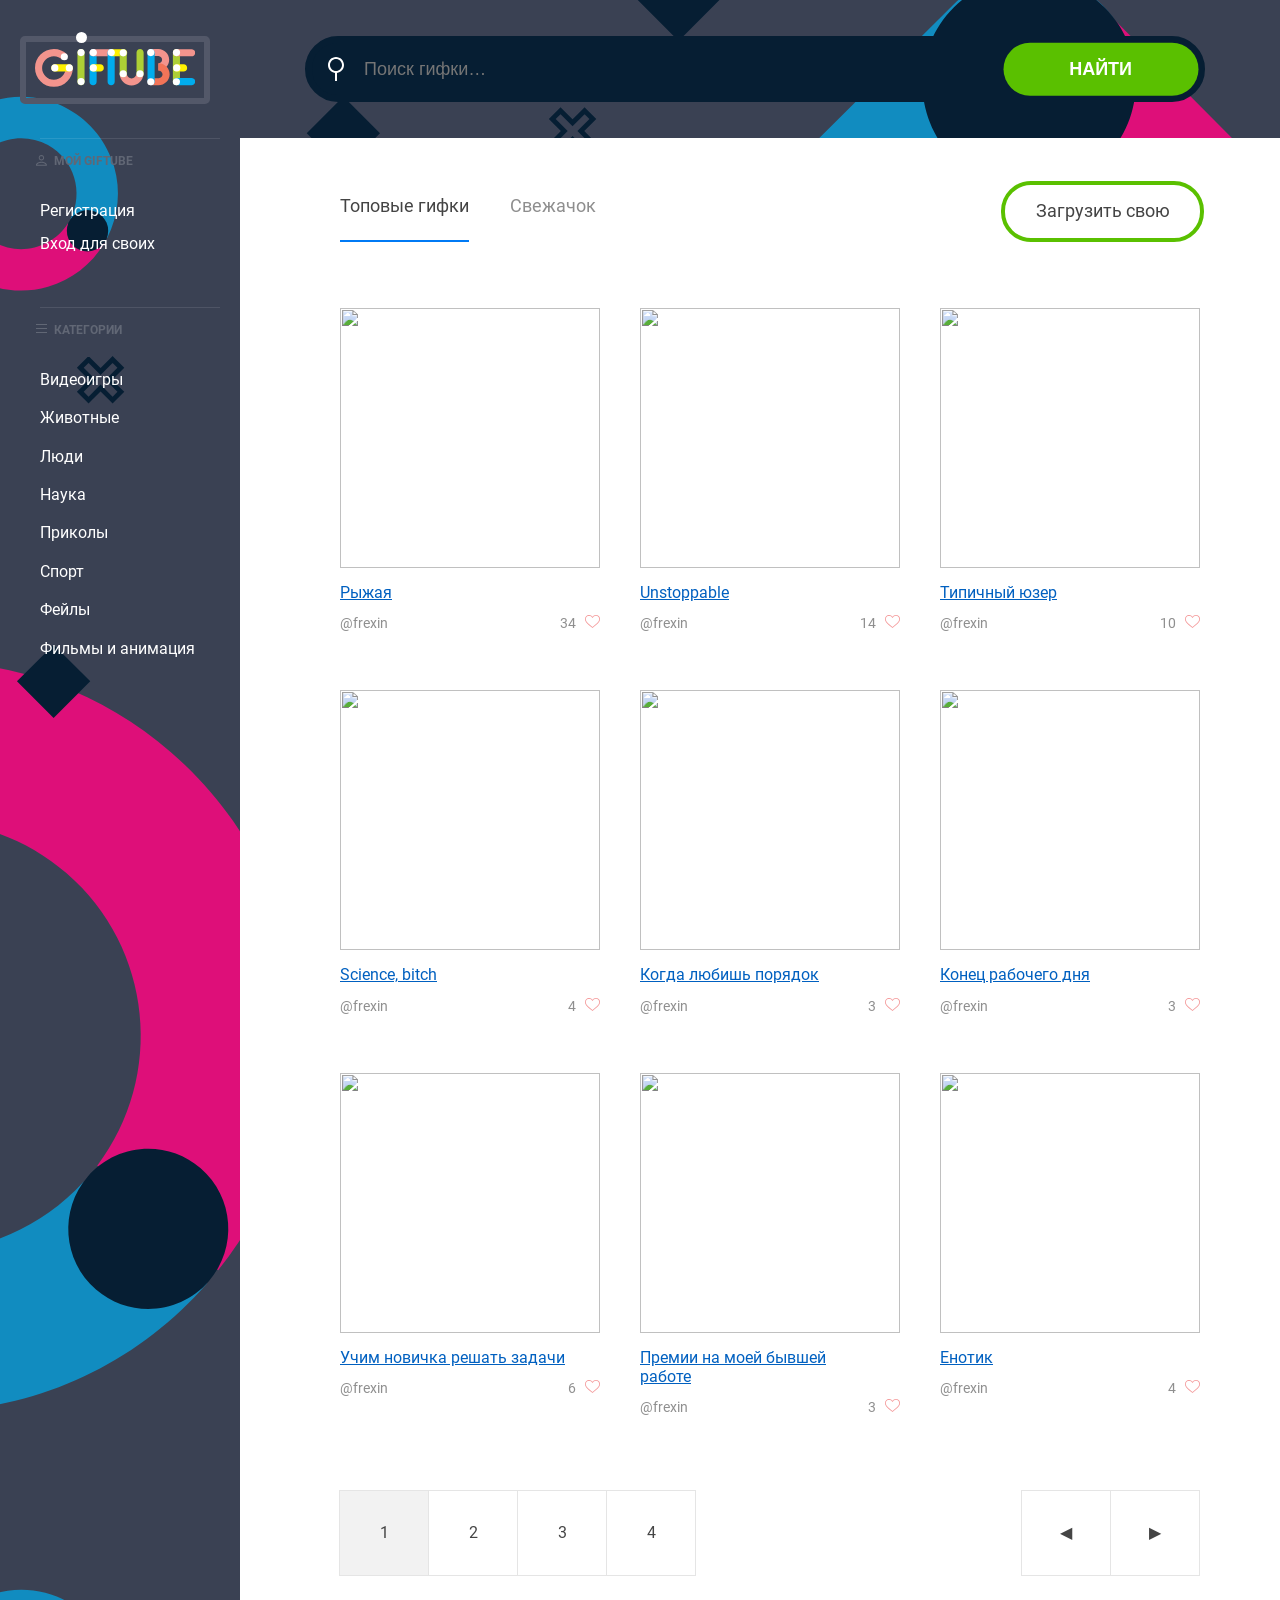
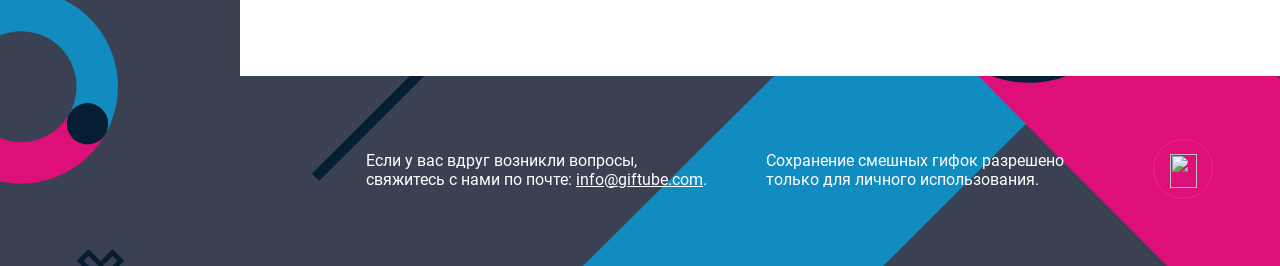
==== pages/index.html @ f7fa7b6a "start of project (only html files)" ====
<!DOCTYPE html>
<html lang="ru">
<head>
  <meta charset="UTF-8">
  <!-- <base href="/"> -->
  <title>Главная страница | GifTube</title>
  <link rel="stylesheet" href="../css/normalize.css">
  <link rel="stylesheet" href="../css/style.css">
  <link rel="stylesheet" href="../css/custom.css">

  <link rel="shortcut icon" type="image/x-icon" href="img/favicon.ico">
</head>
<body>
  <div class="container">
    <header class="main-header">
      <h1 class="visually-hidden">Giftube</h1>
      <a class="logo" href="/">
        <img class="logo__img" src="../img/logotype.svg" alt="Giftube" width="160" height="38">
      </a>
      <form class="search" action="pages/search.html" method="get">
        <div class="search__control">
          <input class="search__text" type="text" name="q" value="" placeholder="Поиск гифки…">

          <div class="search__submit">
            <input class="button" type="submit" name="" value="Найти">
          </div>
        </div>
      </form>
    </header>

    <div class="main-content">
      <section class="navigation">
        <h2 class="visually-hidden">Навигация</h2>
        <div class="navigation__item">
          <h3 class="navigation__title navigation__title--account">Мой Giftube</h3>
          <nav class="navigation__links">
            <a href="pages/signup.html">Регистрация</a>
            <a href="pages/signin.html">Вход для своих</a>
          </nav>
          <!-- Для зарегистрированных пользователей -->
          <!-- <nav class="navigation__links">
            <a href="javascript:;">ttttt</a>
            <a href="pages/favorites.html">Избранное</a>
            <a href="/logout">Выход</a>
          </nav> -->
          <!-- end Для зарегистрированных пользователей -->
        </div>
        <div class="navigation__item">
          <h3 class="navigation__title navigation__title--list">Категории</h3>
          <nav class="navigation__links">
            <a href="/category?id=4">Видеоигры</a>
            <a href="/category?id=2">Животные</a>
            <a href="/category?id=8">Люди</a>
            <a href="/category?id=6">Наука</a>
            <a href="/category?id=5">Приколы</a>
            <a href="/category?id=3">Спорт</a>
            <a href="/category?id=7">Фейлы</a>
            <a href="/category?id=1">Фильмы и анимация</a>
          </nav>
        </div>
      </section>

      <main class="content">

        <div class="content__main-col">
          <h2 class="visually-hidden">Смешные гифки</h2>

          <header class="content__header">
            <nav class="filter">
              <a class="filter__item filter__item--active" href="/">Топовые гифки</a>
              <a class="filter__item " href="/?tab=new">Свежачок</a>
            </nav>

            <a class="button button--transparent button--transparent-thick content__header-button" href="/gif/add">Загрузить свою</a>
          </header>

          <ul class="gif-list">
            <li class="gif gif-list__item">
              <div class="gif__picture">
                <a href="/gif/view?id=16" class="gif__preview">
                  <img src="uploads/preview_gif58dbe4506f446.gif" alt="" width="260" height="260">
                </a>
              </div>
              <div class="gif__desctiption">
                <h3 class="gif__desctiption-title">
                  <a href="/gif/view?id=16">Рыжая</a>
                </h3>
                <div class="gif__description-data">
                  <span class="gif__username">@frexin</span>
                  <span class="gif__likes">34</span>
                </div>
              </div>
            </li>
            <li class="gif gif-list__item">
              <div class="gif__picture">
                <a href="/gif/view?id=11" class="gif__preview">
                  <img src="uploads/preview_gif58dbe2c14330a.gif" alt="" width="260" height="260">
                </a>
              </div>
              <div class="gif__desctiption">
                <h3 class="gif__desctiption-title">
                  <a href="/gif/view?id=11">Unstoppable</a>
                </h3>
                <div class="gif__description-data">
                  <span class="gif__username">@frexin</span>
                  <span class="gif__likes">14</span>
                </div>
              </div>
            </li>
            <li class="gif gif-list__item">
              <div class="gif__picture">
                <a href="/gif/view?id=12" class="gif__preview">
                  <img src="uploads/preview_gif58dbe2fd97ceb.gif" alt="" width="260" height="260">
                </a>
              </div>
              <div class="gif__desctiption">
                <h3 class="gif__desctiption-title">
                  <a href="/gif/view?id=12">Типичный юзер</a>
                </h3>
                <div class="gif__description-data">
                  <span class="gif__username">@frexin</span>
                  <span class="gif__likes">10</span>
                </div>
              </div>
            </li>
            <li class="gif gif-list__item">
              <div class="gif__picture">
                <a href="/gif/view?id=14" class="gif__preview">
                  <img src="uploads/preview_gif58dbe3d2edd03.gif" alt="" width="260" height="260">
                </a>
              </div>
              <div class="gif__desctiption">
                <h3 class="gif__desctiption-title">
                  <a href="/gif/view?id=14">Science, bitch</a>
                </h3>
                <div class="gif__description-data">
                  <span class="gif__username">@frexin</span>
                  <span class="gif__likes">4</span>
                </div>
              </div>
            </li>
            <li class="gif gif-list__item">
              <div class="gif__picture">
                <a href="/gif/view?id=4" class="gif__preview">
                  <img src="uploads/preview_gif58dbde81b4a8b.gif" alt="" width="260" height="260">
                </a>
              </div>
              <div class="gif__desctiption">
                <h3 class="gif__desctiption-title">
                  <a href="/gif/view?id=4">Когда любишь порядок</a>
                </h3>
                <div class="gif__description-data">
                  <span class="gif__username">@frexin</span>
                  <span class="gif__likes">3</span>
                </div>
              </div>
            </li>
            <li class="gif gif-list__item">
              <div class="gif__picture">
                <a href="/gif/view?id=2" class="gif__preview">
                  <img src="uploads/preview_gif58dbda3a4313d.gif" alt="" width="260" height="260">
                </a>
              </div>
              <div class="gif__desctiption">
                <h3 class="gif__desctiption-title">
                  <a href="/gif/view?id=2">Конец рабочего дня</a>
                </h3>
                <div class="gif__description-data">
                  <span class="gif__username">@frexin</span>
                  <span class="gif__likes">3</span>
                </div>
              </div>
            </li>
            <li class="gif gif-list__item">
              <div class="gif__picture">
                <a href="/gif/view?id=3" class="gif__preview">
                  <img src="uploads/preview_gif58dbddaf5ce7e.gif" alt="" width="260" height="260">
                </a>
              </div>
              <div class="gif__desctiption">
                <h3 class="gif__desctiption-title">
                  <a href="/gif/view?id=3">Учим новичка решать задачи</a>
                </h3>
                <div class="gif__description-data">
                  <span class="gif__username">@frexin</span>
                  <span class="gif__likes">6</span>
                </div>
              </div>
            </li>
            <li class="gif gif-list__item">
              <div class="gif__picture">
                <a href="/gif/view?id=5" class="gif__preview">
                  <img src="uploads/preview_gif58dbdf3251fcf.gif" alt="" width="260" height="260">
                </a>
              </div>
              <div class="gif__desctiption">
                <h3 class="gif__desctiption-title">
                  <a href="/gif/view?id=5">Премии на моей бывшей работе</a>
                </h3>
                <div class="gif__description-data">
                  <span class="gif__username">@frexin</span>
                  <span class="gif__likes">3</span>
                </div>
              </div>
            </li>
            <li class="gif gif-list__item">
              <div class="gif__picture">
                <a href="/gif/view?id=15" class="gif__preview">
                  <img src="uploads/preview_gif58dbe4151ca72.gif" alt="" width="260" height="260">
                </a>
              </div>
              <div class="gif__desctiption">
                <h3 class="gif__desctiption-title">
                  <a href="/gif/view?id=15">Енотик</a>
                </h3>
                <div class="gif__description-data">
                  <span class="gif__username">@frexin</span>
                  <span class="gif__likes">4</span>
                </div>
              </div>
            </li>
          </ul>
          <div class="pagination">
            <ul class="pagination__control">
              <li class="pagination__item pagination__item--active">
                <a href="?page=1">1</a>
              </li>
              <li class="pagination__item ">
                <a href="?page=2">2</a>
              </li>
              <li class="pagination__item ">
                <a href="?page=3">3</a>
              </li>
              <li class="pagination__item ">
                <a href="?page=4">4</a>
              </li>
            </ul>

            <ul class="pagination__control">
              <li class="pagination__item">
                <a href="#">◀</a>
              </li>
              <li class="pagination__item">
                <a href="?page=2">▶</a>
              </li>
            </ul>
          </div>
        </div>
      </main>
    </div>

    <footer class="main-footer">
      <div class="main-footer__col">
        Если у вас вдруг возникли вопросы, свяжитесь с нами по почте: <a href="mailto:info@giftube.com">info@giftube.com</a>.
      </div>

      <div class="main-footer__col">
        Сохранение смешных гифок разрешено только для личного использования.
      </div>

      <div class="main-footer__col main-footer__col--short">
        <a class="copyright-logo" href="/"><img src="img/htmlacademy.svg" alt="" width="27" height="34"></a>
      </div>
    </footer>
  </div>
</body>
</html>
---- css/style.css ----
@font-face {
  font-weight: 400;
  font-family: "Roboto";
  font-style: normal;
  src: url("../fonts/roboto-regular.woff2") format("woff2"), url("../fonts/roboto-regular.woff") format("woff");
}

@font-face {
  font-weight: 700;
  font-family: "Roboto";
  font-style: normal;
  src: url("../fonts/roboto-bold.woff2") format("woff2"), url("../fonts/roboto-bold.woff") format("woff");
}

.visually-hidden {
  position: absolute;

  width: 1px;
  height: 1px;
  margin: -1px;
  padding: 0;
  overflow: hidden;

  border: 0;

  clip: rect(0, 0, 0, 0);
  clip-path: inset(100%);
}

body {
  min-width: 1340px;

  font-size: 16px;
  font-family: "Roboto", sans-serif;
  color: #ffffff;

  background-color: #3a4153;
  background-image: url("../img/background-pattern.svg");
  background-position: -460px -75px;
  background-size: 1920px;
}

.container {
  width: 1300px;
  margin: 0 auto;
  padding: 0 20px;
}

.button {
  display: inline-block;
  width: 195px;
  padding: 16px 0;

  font-weight: 700;
  font-size: 18px;
  text-align: center;
  color: inherit;
  text-transform: uppercase;
  text-decoration: none;

  background-color: #5ac000;
  border: 0;
  border-radius: 30px;
}

.button:hover,
.button:focus {
  background-color: #65d600;
}

.button:active {
  color: rgba(255, 255, 255, 0.3);

  background-color: #53b100;
}

.button--transparent {
  font-weight: 400;
  color: #444444;

  background-color: transparent;
  border: 1px solid #e5e5e5;
}

.button--transparent:hover,
.button--transparent:focus {
  background-color: transparent;
  border-color: #d3d3d3;
}

.button--transparent:active {
  color: rgba(0, 0, 0, 0.3);

  border-color: #f2f2f2;
}

.button--transparent-thick {
  text-transform: none;

  border: 4px solid #5ac000;
}

.button--transparent-thick:hover,
.button--transparent-thick:focus {
  color: #ffffff;

  background-color: #65d600;
  border-color: #65d600;
}

.button--transparent-thick:active {
  background-color: #53b100;
  border-color: #53b100;
}

.main-header {
  display: flex;
  margin-bottom: 34px;
  padding-top: 36px;
}

.logo {
  position: relative;

  margin-right: 95px;

  border: 6px solid #535869;
  border-radius: 5px;
}

.logo::before {
  content: "";
  position: absolute;
  top: -10px;
  left: 50px;

  width: 11px;
  height: 11px;

  background-color: #ffffff;
  border-radius: 50%;
}

.logo[href]:hover,
.logo[href]:focus {
  background-color: #535869;
}

.logo[href]:active {
  background-color: transparent;
  border-color: transparent;
}

.logo__img {
  padding: 7px 9px;
}

.search {
  width: 900px;
}

.search__control {
  position: relative;

  display: flex;
  height: 52px;
  padding: 7px;
}

.search__control:placeholder-shown:hover .search__submit::after {
  background-color: #021628;
  border-color: #021628;
}

.search__text {
  position: relative;
  z-index: 1;

  width: 628px;
  margin-right: 10px;
  padding-left: 52px;

  font-size: 18px;
  color: inherit;

  background-color: transparent;
  background-image: url("../img/search.svg");
  background-repeat: no-repeat;
  background-position: 16px 50%;
  border: 0;
  outline: none;
}

.search__text:placeholder-shown + .search__submit::after {
  background-color: #061e33;
}

.search__text:focus + .search__submit::after {
  background-color: transparent;
}

.search__submit {
  position: relative;

  width: 195px;
}

.search__submit::after {
  content: "";
  position: absolute;
  top: -7px;
  left: -698px;

  width: 886px;
  height: 52px;

  border: 7px solid #061e33;
  border-radius: 50px;
}

.search__submit .button {
  position: absolute;
  top: 50%;
  left: 50%;
  z-index: 1;

  border-radius: 40px;
  transform: translate(-50%, -50%);

  transition: 0.1s;
}

.search__submit .button:hover,
.search__submit .button:focus {
  width: 210px;
  padding: 23px;
}

.main-content {
  display: flex;
  margin-bottom: 76px;
}

.navigation {
  width: 180px;
  padding: 0 20px;

  color: #ffffff;
}

.navigation__item {
  margin-bottom: 45px;
  padding-top: 6px;

  border-top: 1px solid rgba(255, 255, 255, 0.1);
}

.navigation__title {
  position: relative;

  margin: 10px 0 28px;
  padding-left: 14px;

  font-size: 12px;
  color: #616775;
  text-transform: uppercase;
}

.navigation__title::before {
  content: "";
  position: absolute;
  left: -4px;

  background-repeat: no-repeat;
  background-position: 0 0;
}

.navigation__title--account::before {
  width: 11px;
  height: 11px;

  background-image: url("../img/user.svg");
}

.navigation__title--list::before {
  width: 11px;
  height: 9px;

  background-image: url("../img/list.svg");
}

.navigation__title--list + .navigation__links a {
  margin-bottom: 10px;
}

.navigation__links {
  display: inline-flex;
  flex-direction: column;
  margin-left: -5px;
}

.navigation__links a {
  margin-bottom: 4px;
  padding: 5px;

  color: inherit;
  text-decoration: none;
}

.navigation__links a:hover,
.navigation__links a:focus {
  opacity: 0.6;
}

.navigation__links a:active {
  opacity: 0.3;
}

.content {
  display: flex;
  width: 860px;
  padding: 43px 100px 100px;

  background-color: #ffffff;
}

.content__header {
  display: flex;
  margin-bottom: 66px;
}

.content__header--left-pad {
  margin-bottom: 53px;
  padding-left: 100px;
}

.content__header > :first-child {
  flex-grow: 1;
  margin-right: 10px;
}

.content__header-text {
  margin: 0;

  font-weight: 400;
  font-size: 40px;
  line-height: 1.2;
  color: #444444;
}

.content__header-button {
  margin-right: -4px;
}

.content__main-col {
  width: 100%;
}

.content__main-col + .content__additional-col {
  width: 374px;
  margin-top: -43px;
  margin-right: -100px;
  margin-bottom: -100px;
  margin-left: 20px;
}

.content__additional-col {
  padding: 40px 37px;

  background-color: #f2f2f2;
}

.content__additional-title {
  margin-bottom: 80px;

  font-weight: 400;
  font-size: 18px;
  color: #444444;
}

.content__load-button {
  width: 100%;
  padding: 32px;

  font-size: 18px;
  text-align: center;
  color: #444444;
  text-indent: 40px;

  background-color: transparent;
  border: 1px solid #e5e5e5;
}

.content__load-button:hover,
.content__load-button:focus {
  color: #000000;

  border-color: #d0d0d0;
}

.content__load-button:hover span::before,
.content__load-button:focus span::before {
  opacity: 0.6;
}

.content__load-button:active {
  color: rgba(0, 0, 0, 0.3);

  border-color: #f1f1f1;
}

.content__load-button:active span::before {
  opacity: 0.2;
}

.content__load-button span {
  position: relative;
}

.content__load-button span::before {
  content: "";
  position: absolute;
  left: -50px;

  width: 22px;
  height: 22px;

  background-image: url("../img/plus.svg");
  background-repeat: no-repeat;
  background-position: 0 0;
  opacity: 0.4;
}

.filter {
  display: flex;

  font-size: 18px;
}

.filter__item {
  margin-right: 41px;
  padding: 15px 0;

  color: #444444;
  text-decoration: none;

  opacity: 0.6;
}

.filter__item:hover,
.filter__item:focus {
  opacity: 0.7;
}

.filter__item--active,
.filter__item--active:hover,
.filter__item--active:focus {
  border-bottom: 2px solid #007af5;
  opacity: 1;
}

.gif-list {
  display: flex;
  flex-wrap: wrap;
  margin: 0 0 17px;
  padding: 0;

  list-style: none;
}

.gif-list--vertical .gif-list__item {
  margin-right: 0;
  margin-bottom: 30px;
}

.gif {
  position: relative;

  width: 260px;
}

.gif .gif__picture {
  width: 100%;
  height: 260px;
  overflow: hidden;
}

.gif--large {
  width: 520px;
}

.gif--large .gif__picture {
  max-height: 520px;
  margin-bottom: 19px;
}

.gif--large .gif__picture label::before {
  width: 160px;
  height: 160px;
}

.gif--large .gif__picture label::after {
  width: 180px;
  height: 180px;

  background-size: 180px;
}

.gif--large .gif__desctiption {
  margin-bottom: 23px;
}

.gif--small {
  width: 200px;
}

.gif--small .gif__picture {
  max-height: 200px;
  margin-bottom: 16px;
}

.gif--small .gif__picture label::before {
  width: 85px;
  height: 85px;
}

.gif--small .gif__picture label::after {
  width: 95px;
  height: 95px;

  background-size: 95px;
}

.gif--small .gif__desctiption-title {
  width: auto;
}

.gif-list__item {
  margin-right: 40px;
  margin-bottom: 49px;
}

.gif-list__item:nth-child(3n) {
  margin-right: 0;
}

.gif__picture {
  position: relative;

  margin-bottom: 15px;
}

.gif__picture img {
  position: relative;
  top: 50%;
  left: 50%;

  display: block;

  transform: translate(-50%, -50%);
}

.gif__picture label {
  position: absolute;
  z-index: 1;

  width: 100%;
  height: 100%;
  padding: 0;

  font-size: 0;

  background-color: transparent;
  border: 0;
}

.gif__picture label::before,
.gif__picture label::after {
  content: "";
  position: absolute;
  top: 0;
  right: 0;
  bottom: 0;
  left: 0;

  margin: auto;
}

.gif__picture label::before {
  width: 80px;
  height: 80px;

  background-color: rgba(255, 255, 255, 0.8);
  border-radius: 50%;
}

.gif__picture label::after {
  width: 90px;
  height: 90px;

  background-image: url("../img/play.svg");
  background-repeat: no-repeat;
  background-position: 0 0;
}

.gif__picture label:hover::before,
.gif__picture label:focus::before {
  background-color: #ffffff;
}

.gif__picture label:active {
  background-color: rgba(255, 255, 255, 0.3);
}

.gif__desctiption {
  margin-bottom: 10px;
}

.gif__desctiption-title {
  width: 90%;
  margin-top: 0;
  margin-bottom: 13px;

  font-weight: 400;
  font-size: 16px;
  line-height: 1.2;
}

.gif__desctiption-title a {
  color: #0060c0;
}

.gif__desctiption-title a:hover,
.gif__desctiption-title a:focus {
  color: #004285;
}

.gif__desctiption-title a:active {
  opacity: 0.3;
}

.gif__description-data {
  display: flex;

  font-size: 14px;
  color: #8f8f8f;
}

.gif__description-data > :first-child {
  flex-grow: 1;
}

.gif__likes {
  position: relative;

  padding-right: 24px;
}

.gif__likes::after {
  content: "";
  position: absolute;
  right: 0;

  width: 15px;
  height: 15px;

  background-image: url("../img/heart.svg");
  background-repeat: no-repeat;
  background-position: 0 0;
}

.gif__views {
  position: relative;

  padding-right: 30px;
}

.gif__views::after {
  content: "";
  position: absolute;
  right: 0;

  width: 22px;
  height: 13px;

  background-image: url("../img/eye.svg");
  background-repeat: no-repeat;
  background-position: 0 0;
}

.gif__views + .gif__likes {
  margin-left: 34px;
}

.gif__control {
  width: 250px;
}

.gif__control + .gif__control {
  margin-left: 15px;
}

.gif__control--active {
  opacity: 0.5;
}

.gif + .comment-list {
  margin-bottom: 54px;
}

.gif + .comment-list,
.comment-list + .comment-form {
  margin-top: 35px;
  padding-top: 38px;
}

.gif + .comment-list::after,
.comment-list + .comment-form::after {
  content: "";
  position: absolute;
  top: 0;
  left: -100px;

  width: calc(100% + 120px);

  border-top: 1px solid #e5e5e5;
}

.comment-list,
.comment-form {
  position: relative;
}

.comment-list__title {
  margin-top: 0;
  margin-bottom: 40px;

  font-weight: 400;
  font-size: 18px;
  color: #444444;
}

.comment {
  display: flex;
}

.comment + .comment {
  margin-top: 30px;
}

.comment__picture {
  flex-shrink: 1;
  margin-right: 28px;
}

.comment__author {
  width: 100%;
  margin-bottom: 6px;

  color: #8f8f8f;
}

.comment__text {
  width: 100%;
  margin: 0;
  margin-bottom: 10px;

  color: #444444;
}

.comment-form__label {
  display: inline-block;
  margin-bottom: 20px;

  font-size: 18px;
  color: #444444;
}

.comment-form__text {
  width: 498px;
  height: 59px;
  margin-bottom: 26px;
  padding: 10px;

  border: 1px solid #e6e6e6;
}

.comment-form__button {
  width: 250px;
}

.pagination {
  display: flex;
  justify-content: space-between;
}

.pagination__control {
  display: flex;
  margin: 0;
  padding: 0;

  list-style: none;
}

.pagination__item {
  margin: -1px 0 0 -1px;
}

.pagination__control a,
.pagination__control span {
  position: relative;

  display: flex;
  justify-content: center;
  align-items: center;
  width: 88px;
  height: 84px;

  color: #444444;

  background-color: #ffffff;
  border: 1px solid #e5e5e5;
}

.pagination__control a {
  text-decoration: none;
}

.pagination__control a:hover,
.pagination__control a:focus {
  color: #000000;
  text-decoration: none;

  border-color: #d0d0d0;
}

.pagination__control a:active {
  color: #b2b2b2;

  border-color: #f1f1f1;
}

.pagination__item--active a,
.pagination__item--active a:hover,
.pagination__item--active a:focus {
  color: #444444;

  background-color: #f2f2f2;
  border: 1px solid #e5e5e5;
}

.form__columns {
  display: flex;
}

.form__column {
  width: 460px;
}

.form__column--short {
  width: 315px;
}

.form__column + .form__column {
  margin-left: 60px;
}

.form__column + .form__controls {
  margin-top: 60px;
}

.form__columns + .form__controls {
  margin-top: 40px;
}

.form__row {
  position: relative;

  display: flex;
  width: 100%;
  margin-bottom: 5px;
}

.form__input--select {
  height: 55px;

  background-image: url("../img/dropdown.svg");
  background-repeat: no-repeat;
  background-position: right 10px top 50%;
  border-radius: 0;

  -webkit-appearance: none;
  -moz-appearance: none;
  appearance: none;
}

.form__input {
  width: 356px;
  padding: 15px 17px;
  box-sizing: border-box;

  line-height: 1.3;

  background-color: #ebecee;
  border: 3px solid transparent;
}

.form__input:hover {
  background-color: #e2e3e6;
}

.form__input:focus {
  background-color: transparent;
  border-color: #3b4154;
}

.form__input--error,
.form__input--error:hover,
.form__input--error:focus {
  background-color: transparent;
  border-color: #f18081;
}

.form__input-file label {
  display: inline-block;
  width: 192px;
  padding: 16px 0;

  font-size: 18px;
  text-align: center;
  color: #ffffff;
  text-transform: uppercase;

  background-color: #3b4154;
}

.form__input-file label:hover,
.form__input-file label:focus {
  background-color: #021628;
}

.form__input-file label:active {
  color: rgba(255, 255, 255, 0.3);
}

.form__label {
  flex-shrink: 0;
  min-width: 80px;
  max-width: 84px;
  margin-top: 16px;
  margin-right: 20px;

  font-size: 18px;
  color: #444444;
}

.form__controls {
  font-size: 18px;
}

.form__control {
  margin-right: 40px;
  margin-left: 100px;
}

.preview {
  position: relative;
}

.preview__img {
  display: block;
}

.preview__remove {
  position: absolute;
  top: -19px;
  right: -19px;

  width: 40px;
  height: 40px;
  padding: 0;

  font-size: 0;

  background-color: #3b4154;
  border: none;
  border-radius: 50%;
}

.preview__remove:hover,
.preview__remove:focus {
  background-color: #021628;
}

.preview__remove::after {
  content: "";
  position: absolute;
  top: 0;
  right: 0;
  bottom: 0;
  left: 0;

  width: 9px;
  height: 9px;
  margin: auto;

  background-image: url("../img/cross.svg");
}

.preview__remove:active::after {
  opacity: 0.3;
}

.error-notice {
  position: absolute;
  top: 14px;
  right: -8px;
  z-index: 1;
}

.error-notice__icon {
  position: absolute;

  width: 33px;
  height: 29px;

  font-size: 0;

  background-image: url("../img/error.svg");
  background-repeat: no-repeat;
  background-position: 50% 50%;
}

.error-notice__icon:hover + .error-notice__tooltip {
  display: block;
}

.error-notice__tooltip {
  position: absolute;
  top: 50px;
  left: -10px;

  display: none;
  width: 240px;
  padding: 30px;

  font-size: 14px;
  color: rgba(255, 255, 255, 0.7);

  background-color: #3b4154;
}

.error-notice__tooltip::before {
  content: "";
  position: absolute;
  top: -18px;
  left: 26px;

  border: 9px solid;
  border-top-color: transparent;
  border-right-color: transparent;
  border-bottom-color: #3b4154;
  border-left-color: #3b4154;
}

.main-footer {
  display: flex;
  justify-content: flex-end;
  margin-right: 120px;
  margin-bottom: 75px;
}

.main-footer a {
  color: inherit;
}

.main-footer a:hover,
.main-footer a:focus {
  opacity: 0.6;
}

.main-footer a:active {
  opacity: 0.3;
}

.main-footer__col {
  width: 350px;
  margin-right: 50px;
}

.main-footer__col--short {
  width: auto;
  margin-right: 0;
}

.copyright-logo {
  position: relative;

  display: inline-block;
  width: 34px;
  height: 34px;
}

a.copyright-logo:hover,
a.copyright-logo:focus,
a.copyright-logo:active {
  opacity: 1;
}

.copyright-logo::before {
  content: "";
  position: absolute;

  width: 58px;
  height: 58px;
  margin-top: -13px;
  margin-left: -13px;

  border: 1px solid rgba(255, 255, 255, 0.1);
  border-radius: 50%;
}

.copyright-logo:hover::before,
.copyright-logo:focus::before {
  width: 80px;
  height: 80px;
  margin-top: -24px;
  margin-left: -24px;

  border: 1px solid rgba(255, 255, 255, 0.3);
}

.copyright-logo:active img {
  opacity: 0.3;
}

.copyright-logo img {
  position: absolute;
  top: 4px;
  right: 0;
  bottom: 0;
  left: 0;

  margin: auto;
}
---- css/custom.css ----
.gif__description {
  color: #000000;
}

.gif__picture img {
  max-width: 520px;
}

.form__errors {
  margin-bottom: 20px;
  padding: 10px;

  text-align: left;
  color: #000000;

  background-color: #f27458;
}

.hide {
  display: none;
}

#gifControl:checked + label {
  opacity: 0;
}

#gifControl:checked + label + img + img {
  display: none;
}

.gif_img.preview {
  position: absolute;
}

.gif__preview {
  position: relative;
  width: 100%;
  height: 260px;
  display: block;
}

.gif--small .gif__preview {
  height: 200px;
}

.gif__preview:hover {
  background-color: #ffffff;
  opacity: 0.5;
}
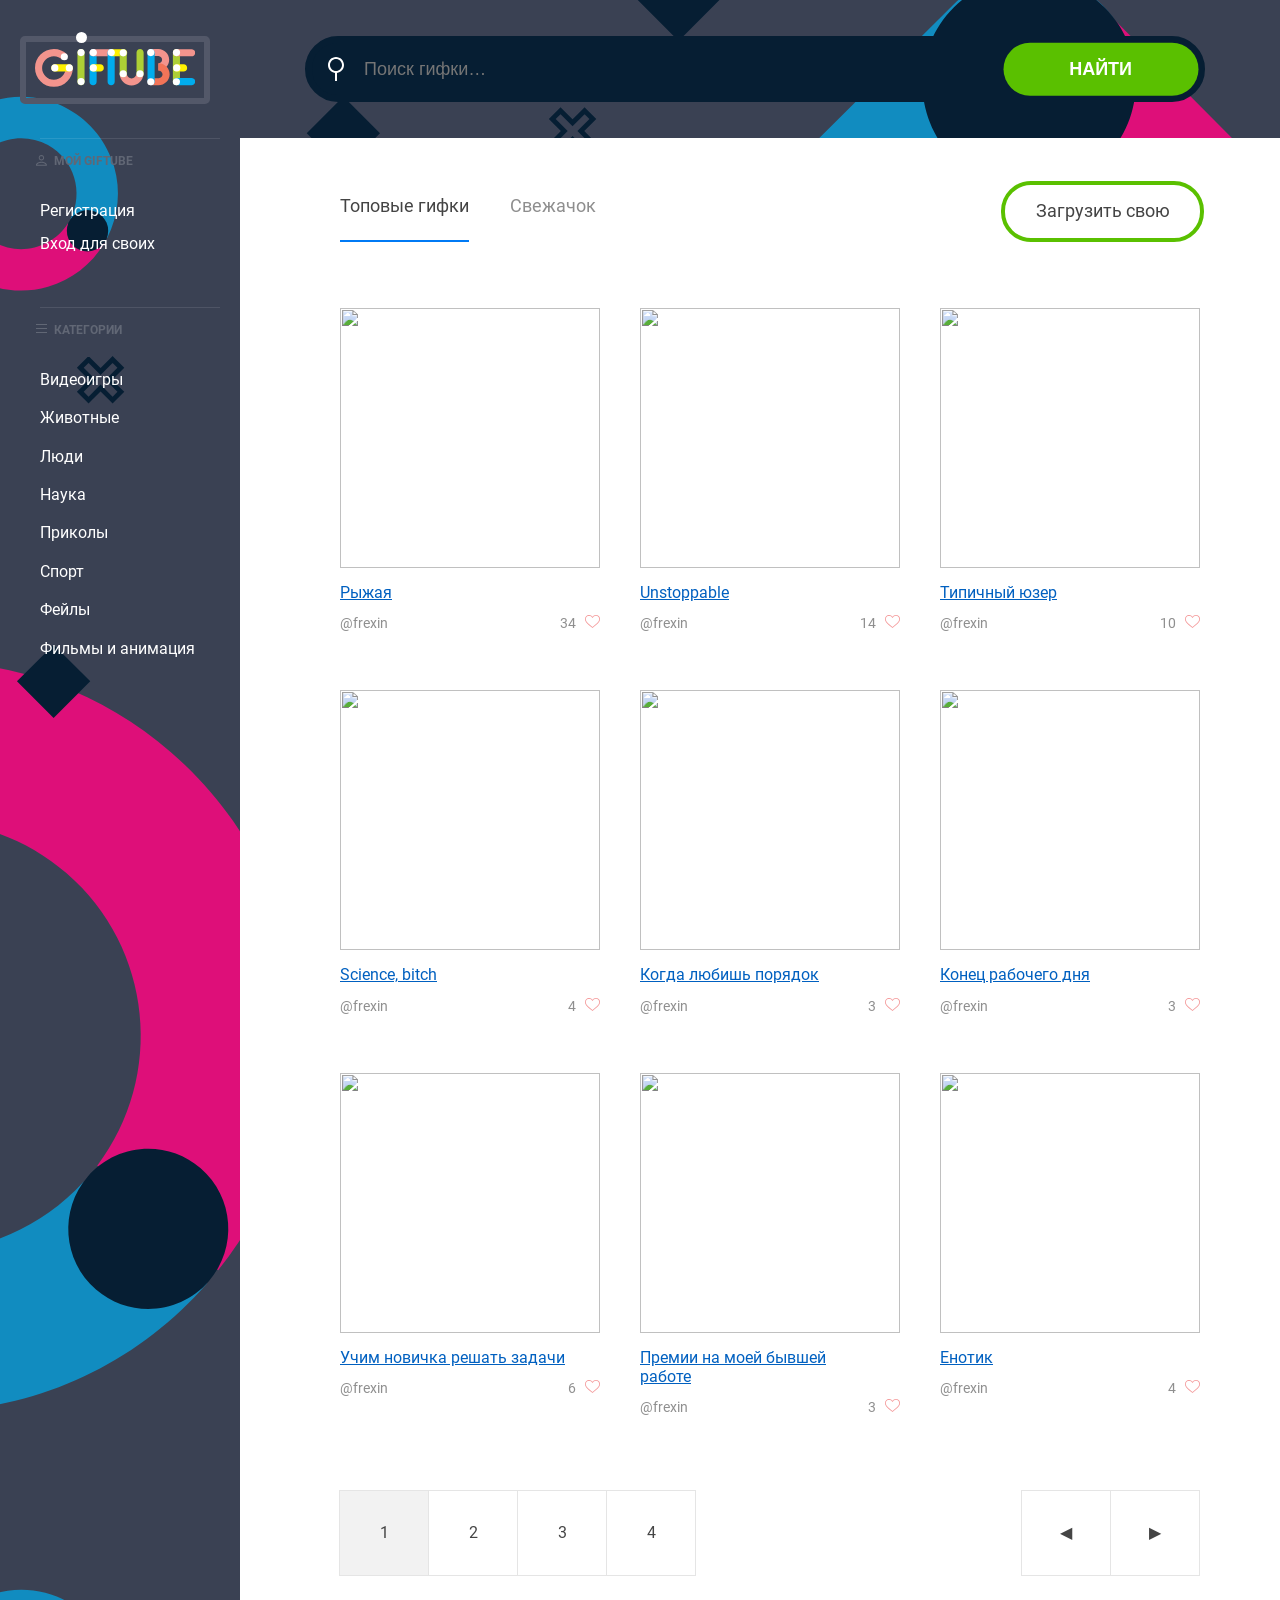
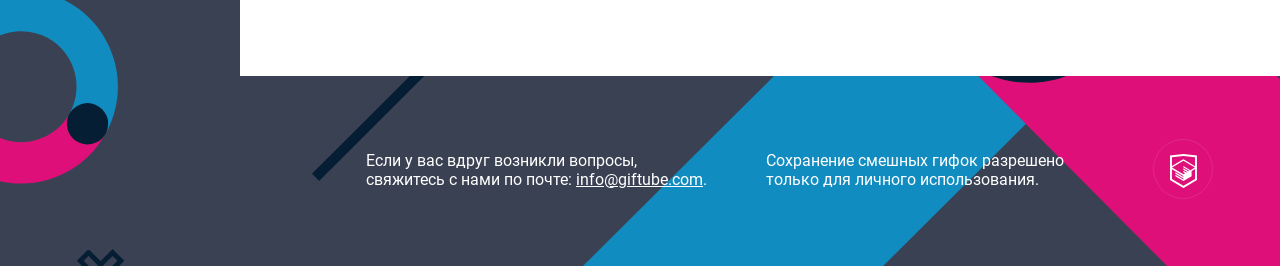
==== commit 1ccf9519: "Создал шаблоны из html, лейауты, из массивов выводятся категории и гифки" ====
--- a/pages/index.html
+++ b/pages/index.html
@@ -2,7 +2,7 @@
 <html lang="ru">
 <head>
   <meta charset="UTF-8">
-  <!-- <base href="/"> -->
+  <base href="/">
   <title>Главная страница | GifTube</title>
   <link rel="stylesheet" href="../css/normalize.css">
   <link rel="stylesheet" href="../css/style.css">
